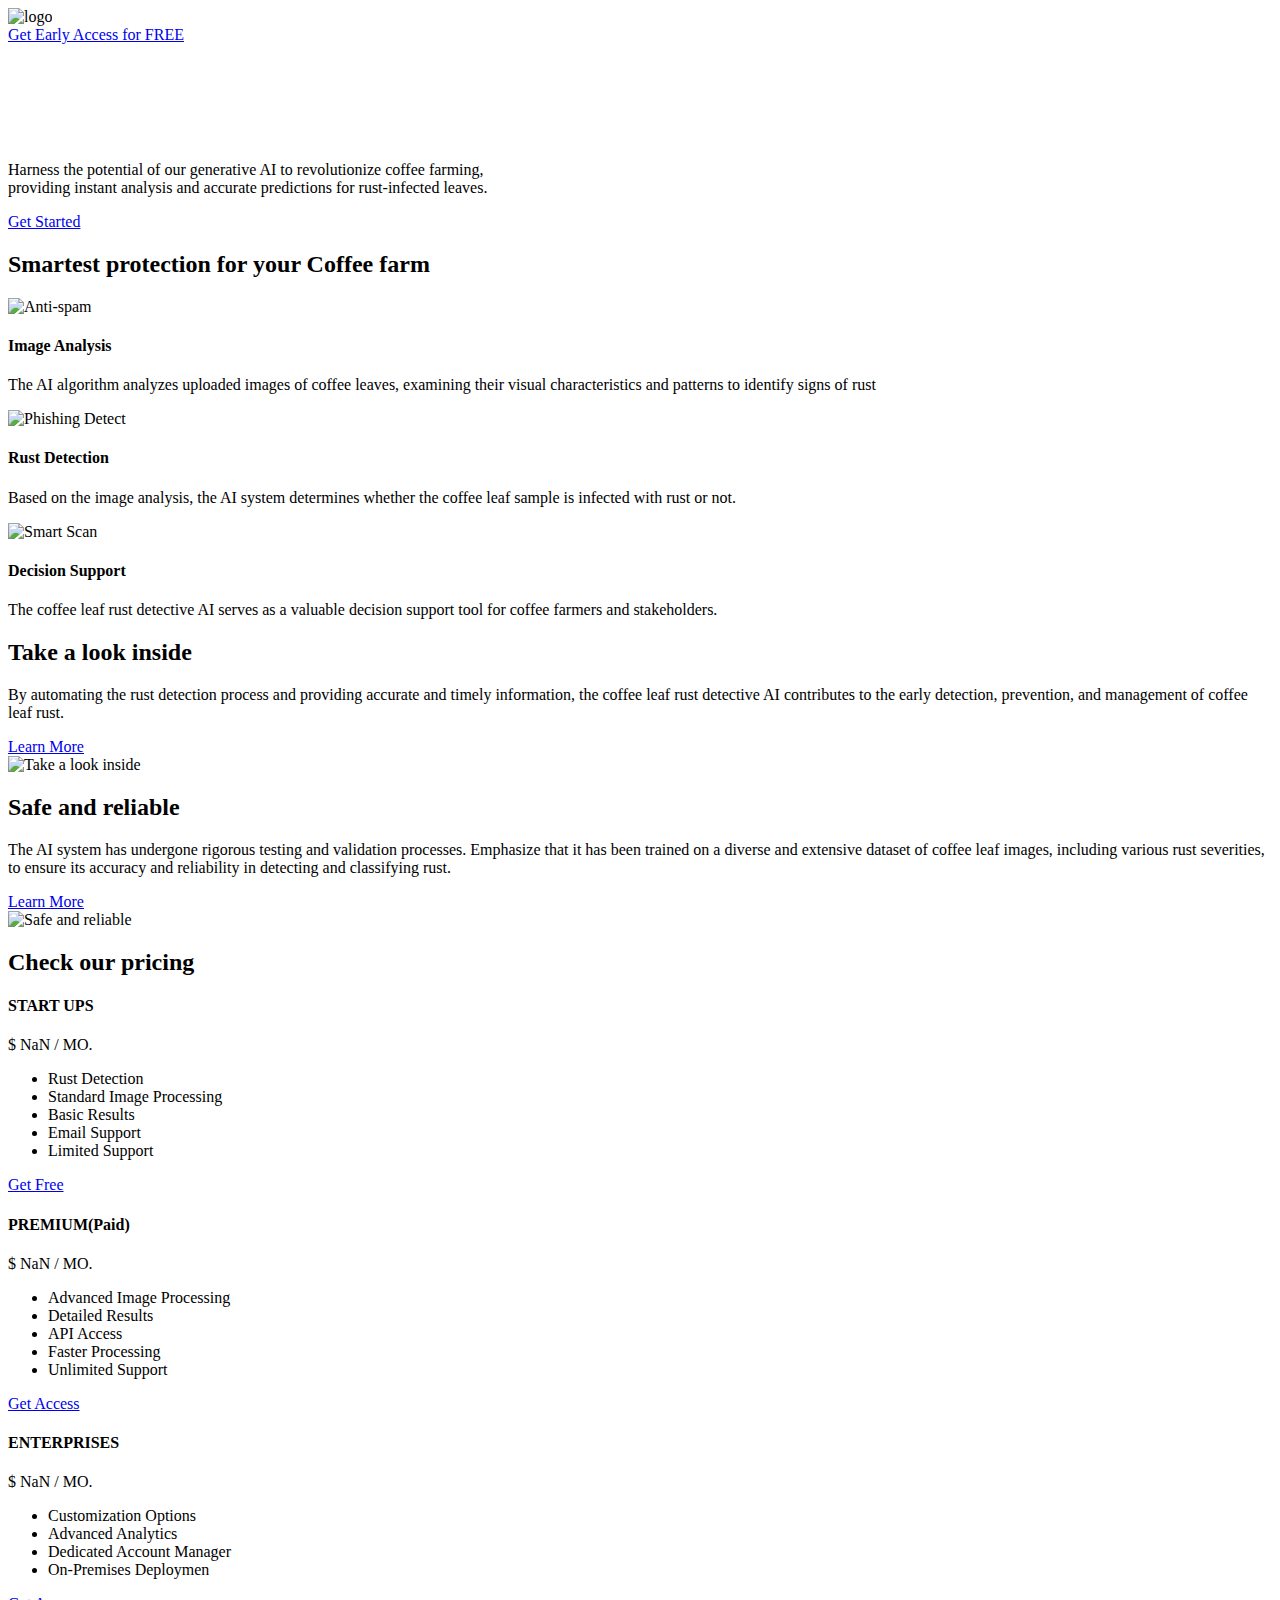
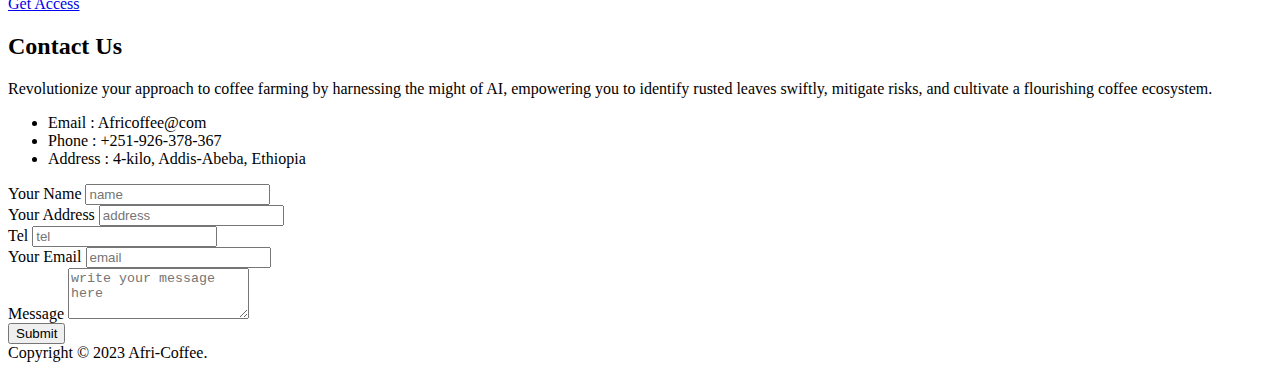
==== index.html @ 4c5d953f "Add files via upload" ====
<!DOCTYPE html>
<html lang="zh-TW">
  <head>
    <meta charset="UTF-8" />
    <meta
      name="viewport"
      content="width=device-width, initial-scale=1, shrink-to-fit=no"
    />
    <title>AFRI-COFFEE</title>
    <meta name="description" content="Free bootstrap template Atlas" />
    <link rel="icon" href="img/favicon.png" sizes="32x32" type="image/png" />
    <!-- custom.css -->
    <link rel="stylesheet" href="css/custom.css" />
    <!-- bootstrap.min.css -->
    <link rel="stylesheet" href="css/bootstrap.min.css" />
    <!-- font-awesome -->
    <link rel="stylesheet" href="font-awesome-4.7.0/css/font-awesome.min.css" />

    <!-- AOS -->
    <link rel="stylesheet" href="css/aos.css" />
  </head>

  <body>
    <!-- banner -->
    <div
      class="jumbotron jumbotron-fluid"
      id="banner"
      style="
        background-image: url(img/photo_2023-09-03_09-27-39.jpg);
        z-index: -4;
      "
    >
      <div class="container text-center text-md-left">
        <header>
          <div class="row justify-content-between">
            <div class="col-2">
              <img src="img/logo.png" alt="logo" />
            </div>
            <div class="col-6 align-self-center text-right">
              <a href="upload-page.html" class="text-white lead"
                >Get Early Access for FREE</a
              >
            </div>
          </div>
        </header>
        <h1
          data-aos="fade"
          data-aos-easing="linear"
          data-aos-duration="1000"
          data-aos-once="true"
          class="display-3 text-white font-weight-bold my-5"
          style="color: white; z-index: 4"
        >
          Empowering Agriculture:
          <br />
          AI vs. Coffee Leaf Rust
        </h1>
        <p
          data-aos="fade"
          data-aos-easing="linear"
          data-aos-duration="1000"
          data-aos-once="true"
          class="lead text-white my-4"
        >
          Harness the potential of our generative AI to revolutionize coffee
          farming,
          <br />
          providing instant analysis and accurate predictions for rust-infected
          leaves.
        </p>
        <a
          href="upload-page.html"
          data-aos="fade"
          data-aos-easing="linear"
          data-aos-duration="1000"
          data-aos-once="true"
          class="btn my-4 font-weight-bold atlas-cta cta-green"
          >Get Started</a
        >
      </div>
    </div>
    <!-- three-blcok -->
    <div class="container my-5 py-2">
      <h2 class="text-center font-weight-bold my-5">
        Smartest protection for your Coffee farm
      </h2>
      <div class="row">
        <div
          data-aos="fade-up"
          data-aos-delay="0"
          data-aos-duration="1000"
          data-aos-once="true"
          class="col-md-4 text-center"
        >
          <img
            src="img/coffee-leaf-rust-1196x800.jpg"
            alt="Anti-spam"
            class="mx-auto"
          />
          <h4>Image Analysis</h4>
          <p>
            The AI algorithm analyzes uploaded images of coffee leaves,
            examining their visual characteristics and patterns to identify
            signs of rust
          </p>
        </div>
        <div
          data-aos="fade-up"
          data-aos-delay="200"
          data-aos-duration="1000"
          data-aos-once="true"
          class="col-md-4 text-center"
        >
          <img
            src="img/plants-10-01257-g010.png"
            alt="Phishing Detect"
            class="mx-auto"
          />
          <h4>Rust Detection</h4>
          <p>
            Based on the image analysis, the AI system determines whether the
            coffee leaf sample is infected with rust or not.
          </p>
        </div>
        <div
          data-aos="fade-up"
          data-aos-delay="400"
          data-aos-duration="1000"
          data-aos-once="true"
          class="col-md-4 text-center"
        >
          <img
            src="img/coffee-worker-checking-leaves-for-any-signs-of-coffee-leaf-rust-fungus-HRRTFN.jpg"
            alt="Smart Scan"
            class="mx-auto"
          />
          <h4>Decision Support</h4>
          <p>
            The coffee leaf rust detective AI serves as a valuable decision
            support tool for coffee farmers and stakeholders.
          </p>
        </div>
      </div>
    </div>
    <!-- feature (skew background) -->
    <div class="jumbotron jumbotron-fluid feature" id="feature-first">
      <div class="container my-5">
        <div class="row justify-content-between text-center text-md-left">
          <div
            data-aos="fade-right"
            data-aos-duration="1000"
            data-aos-once="true"
            class="col-md-6"
          >
            <h2 class="font-weight-bold">Take a look inside</h2>
            <p class="my-4">
              By automating the rust detection process and providing accurate
              and timely information, the coffee leaf rust detective AI
              contributes to the early detection, prevention, and management of
              coffee leaf rust.
            </p>
            <a href="#" class="btn my-4 font-weight-bold atlas-cta cta-blue"
              >Learn More</a
            >
          </div>
          <div
            data-aos="fade-left"
            data-aos-duration="1000"
            data-aos-once="true"
            class="col-md-6 align-self-center"
            id="farmerimg"
          >
            <img
              src="img/istockphoto-518782849-612x612.jpg"
              alt="Take a look inside"
              class="mx-auto d-block"
            />
          </div>
        </div>
      </div>
    </div>
    <!-- feature (green background) -->
    <div class="jumbotron jumbotron-fluid feature" id="feature-last">
      <div class="container">
        <div class="row justify-content-between text-center text-md-left">
          <div
            data-aos="fade-left"
            data-aos-duration="1000"
            data-aos-once="true"
            class="col-md-6 flex-md-last"
          >
            <h2 class="font-weight-bold">Safe and reliable</h2>
            <p class="my-4">
              The AI system has undergone rigorous testing and validation
              processes. Emphasize that it has been trained on a diverse and
              extensive dataset of coffee leaf images, including various rust
              severities, to ensure its accuracy and reliability in detecting
              and classifying rust.
              <br />
            </p>
            <a href="#" class="btn my-4 font-weight-bold atlas-cta cta-blue"
              >Learn More</a
            >
          </div>
          <div
            data-aos="fade-right"
            data-aos-duration="1000"
            data-aos-once="true"
            class="col-md-6 align-self-center flex-md-first"
            id="farmerimg2"
          >
            <img
              src="img/D78BCB5B-A9C5-4049-A91EE4149D222A85_source.webp"
              alt="Safe and reliable"
              class="mx-auto d-block"
            />
          </div>
        </div>
      </div>
    </div>

    <!-- price table -->
    <div class="container my-5 py-2" id="price-table">
      <h2 class="text-center font-weight-bold d-block mb-3">
        Check our pricing
      </h2>
      <div class="row">
        <div
          data-aos="fade-right"
          data-aos-delay="200"
          data-aos-duration="1000"
          data-aos-once="true"
          class="col-md-4 text-center py-4 mt-5"
        >
          <h4 class="my-4">START UPS</h4>
          <p class="font-weight-bold">
            $ <span class="display-2 font-weight-bold">NaN</span> / MO.
          </p>
          <ul class="list-unstyled">
            <li>Rust Detection</li>
            <li>Standard Image Processing</li>
            <li>Basic Results</li>
            <li>Email Support</li>
            <li>Limited Support</li>
          </ul>
          <a href="#" class="btn my-4 font-weight-bold atlas-cta cta-ghost"
            >Get Free</a
          >
        </div>
        <div
          data-aos="fade-up"
          data-aos-duration="1000"
          data-aos-once="true"
          class="col-md-4 text-center py-4 mt-5 rounded"
          id="price-table__premium"
        >
          <h4 class="my-4">PREMIUM(Paid)</h4>
          <p class="font-weight-bold">
            $ <span class="display-2 font-weight-bold">NaN</span> / MO.
          </p>
          <ul class="list-unstyled">
            <li>Advanced Image Processing</li>
            <li>Detailed Results</li>
            <li>API Access</li>
            <li>Faster Processing</li>
            <li>Unlimited Support</li>
          </ul>
          <a href="#" class="btn my-4 font-weight-bold atlas-cta cta-green"
            >Get Access</a
          >
        </div>
        <div
          data-aos="fade-left"
          data-aos-delay="200"
          data-aos-duration="1000"
          data-aos-once="true"
          class="col-md-4 text-center py-4 mt-5"
        >
          <h4 class="my-4">ENTERPRISES</h4>
          <p class="font-weight-bold">
            $ <span class="display-2 font-weight-bold">NaN</span> / MO.
          </p>
          <ul class="list-unstyled">
            <li>Customization Options</li>
            <li>Advanced Analytics</li>
            <li>Dedicated Account Manager</li>
            <li>On-Premises Deploymen</li>
          </ul>
          <a href="#" class="btn my-4 font-weight-bold atlas-cta cta-ghost"
            >Get Access</a
          >
        </div>
      </div>
    </div>
    <!-- client -->
    <!-- <div class="jumbotron jumbotron-fluid">
      <div class="container">
        <div class="row">
          <div class="col-sm-4 col-md-2 py-2 align-self-center">
            <img src="img/client-1.png" class="mx-auto d-block" />
          </div>
          <div class="col-sm-4 col-md-2 py-2 align-self-center">
            <img src="img/client-2.png" class="mx-auto d-block" />
          </div>
          <div class="col-sm-4 col-md-2 py-2 align-self-center">
            <img src="img/client-3.png" class="mx-auto d-block" />
          </div>
          <div class="col-sm-4 col-md-2 py-2 align-self-center">
            <img src="img/client-4.png" class="mx-auto d-block" />
          </div>
          <div class="col-sm-4 col-md-2 py-2 align-self-center">
            <img src="img/client-5.png" class="mx-auto d-block" />
          </div>
          <div class="col-sm-4 col-md-2 py-2 align-self-center">
            <img src="img/client-6.png" class="mx-auto d-block" />
          </div>
        </div>
      </div>
    </div> -->
    <!-- contact -->
    <div
      class="jumbotron jumbotron-fluid"
      id="contact"
      style="background-image: url(img/contact-bk.jpg)"
    >
      <div class="container my-5">
        <div class="row justify-content-between">
          <div class="col-md-6 text-white">
            <h2 class="font-weight-bold">Contact Us</h2>
            <p class="my-4">
              Revolutionize your approach to coffee farming by harnessing the
              might of AI, empowering you to identify rusted leaves swiftly,
              mitigate risks, and cultivate a flourishing coffee ecosystem.
            </p>
            <ul class="list-unstyled">
              <li>Email : Africoffee@com</li>
              <li>Phone : +251-926-378-367</li>
              <li>Address : 4-kilo, Addis-Abeba, Ethiopia</li>
            </ul>
          </div>
          <div class="col-md-6">
            <form>
              <div class="row">
                <div class="form-group col-md-6">
                  <label for="name">Your Name</label>
                  <input
                    type="name"
                    class="form-control"
                    id="name"
                    placeholder="name"
                  />
                </div>
                <div class="form-group col-md-6">
                  <label for="name">Your Address</label>
                  <input
                    type="name"
                    class="form-control"
                    id="name"
                    placeholder="address"
                  />
                </div>
                <div class="form-group col-md-6">
                  <label for="name">Tel</label>
                  <input
                    type="name"
                    class="form-control"
                    id="name"
                    placeholder="tel"
                  />
                </div>
                <div class="form-group col-md-6">
                  <label for="Email">Your Email</label>
                  <input
                    type="email"
                    class="form-control"
                    id="Email"
                    placeholder="email"
                  />
                </div>
              </div>
              <div class="form-group">
                <label for="message">Message</label>
                <textarea
                  class="form-control"
                  id="message"
                  rows="3"
                  placeholder="write your message here "
                ></textarea>
              </div>
              <button
                type="submit"
                class="btn font-weight-bold atlas-cta atlas-cta-wide cta-green my-3"
              >
                Submit
              </button>
            </form>
          </div>
        </div>
      </div>
    </div>

    <!-- copyright -->
    <div class="jumbotron jumbotron-fluid" id="copyright">
      <div class="container">
        <div class="row justify-content-between">
          <div
            class="col-md-6 text-white align-self-center text-center text-md-left my-2"
          >
            Copyright © 2023 Afri-Coffee.
          </div>
          <div
            class="col-md-6 align-self-center text-center text-md-right my-2"
            id="social-media"
          >
            <a href="#" class="d-inline-block text-center ml-2">
              <i class="fa fa-facebook" aria-hidden="true"></i>
            </a>
            <a href="#" class="d-inline-block text-center ml-2">
              <i class="fa fa-twitter" aria-hidden="true"></i>
            </a>
            <a href="#" class="d-inline-block text-center ml-2">
              <i class="fa fa-medium" aria-hidden="true"></i>
            </a>
            <a href="#" class="d-inline-block text-center ml-2">
              <i class="fa fa-linkedin" aria-hidden="true"></i>
            </a>
          </div>
        </div>
      </div>
    </div>

    <!-- AOS -->
    <script src="js/aos.js"></script>
    <script>
      AOS.init({});
    </script>
  </body>
</html>
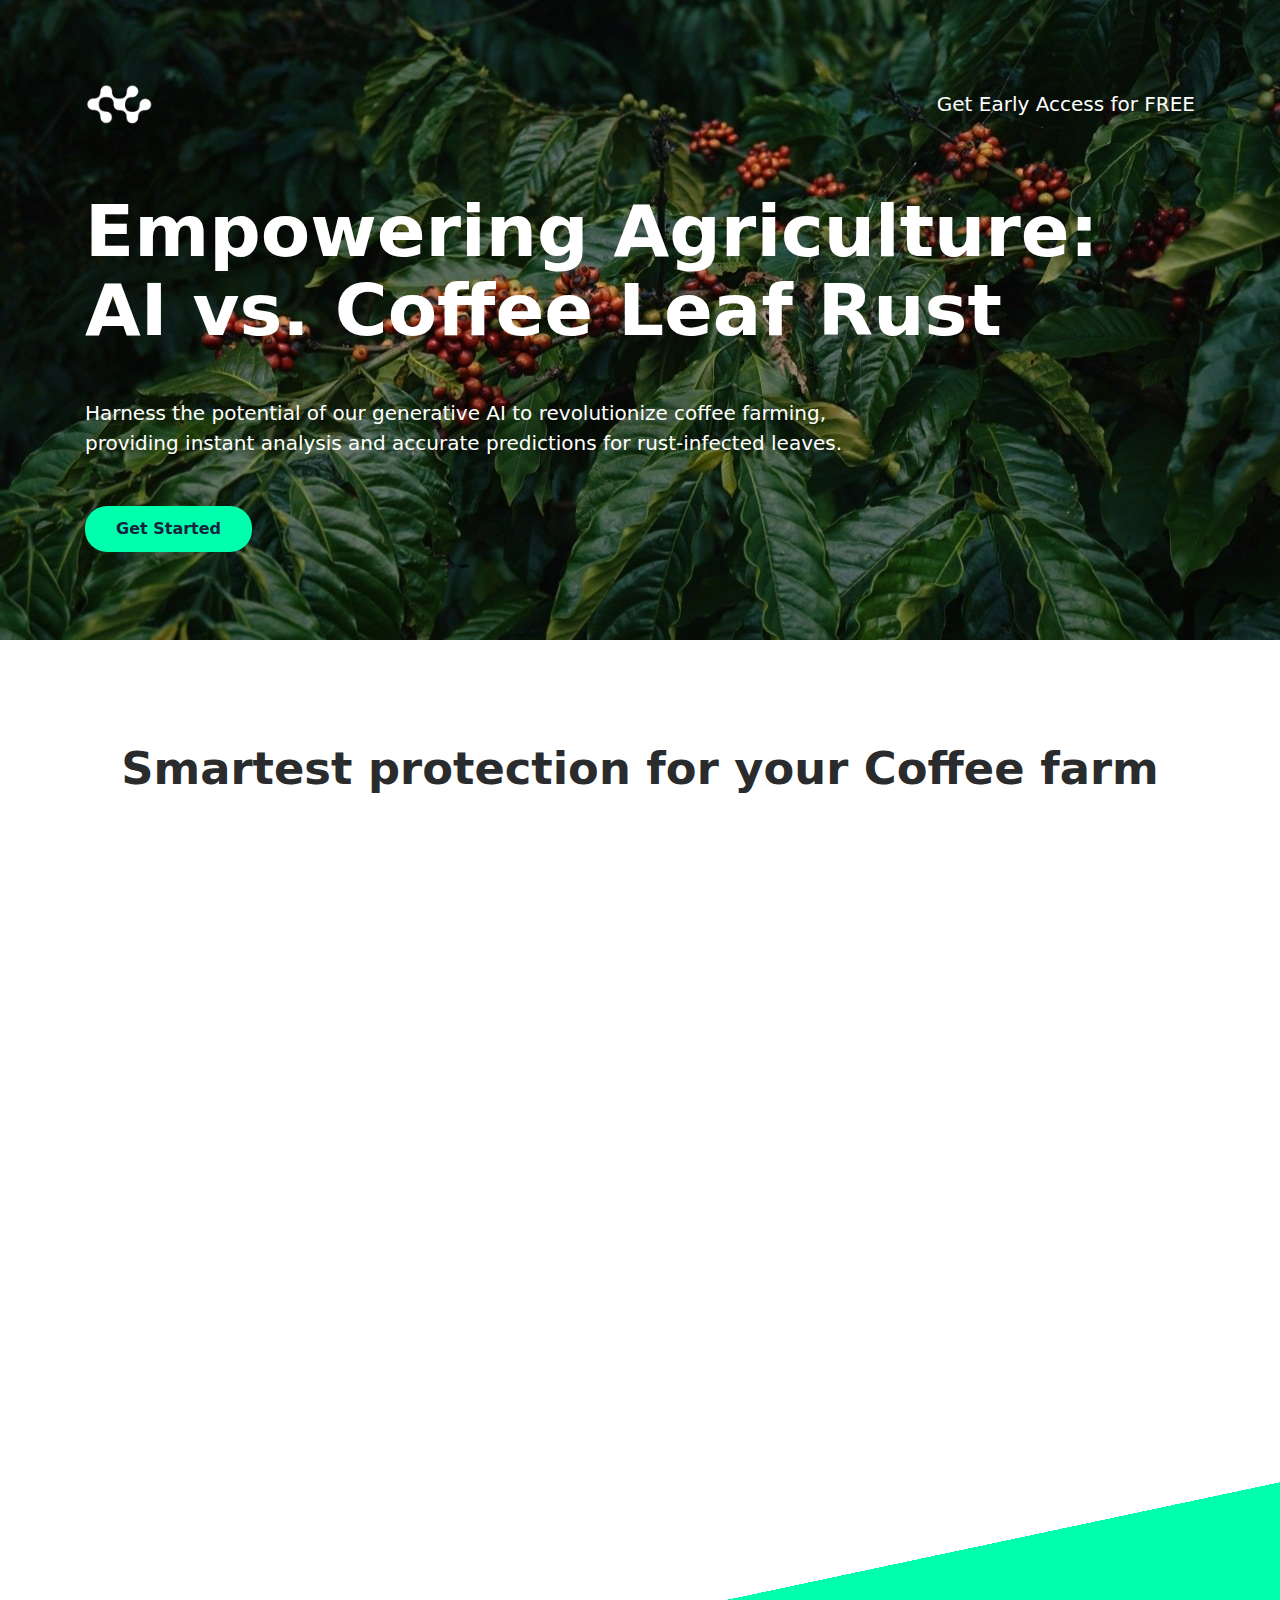
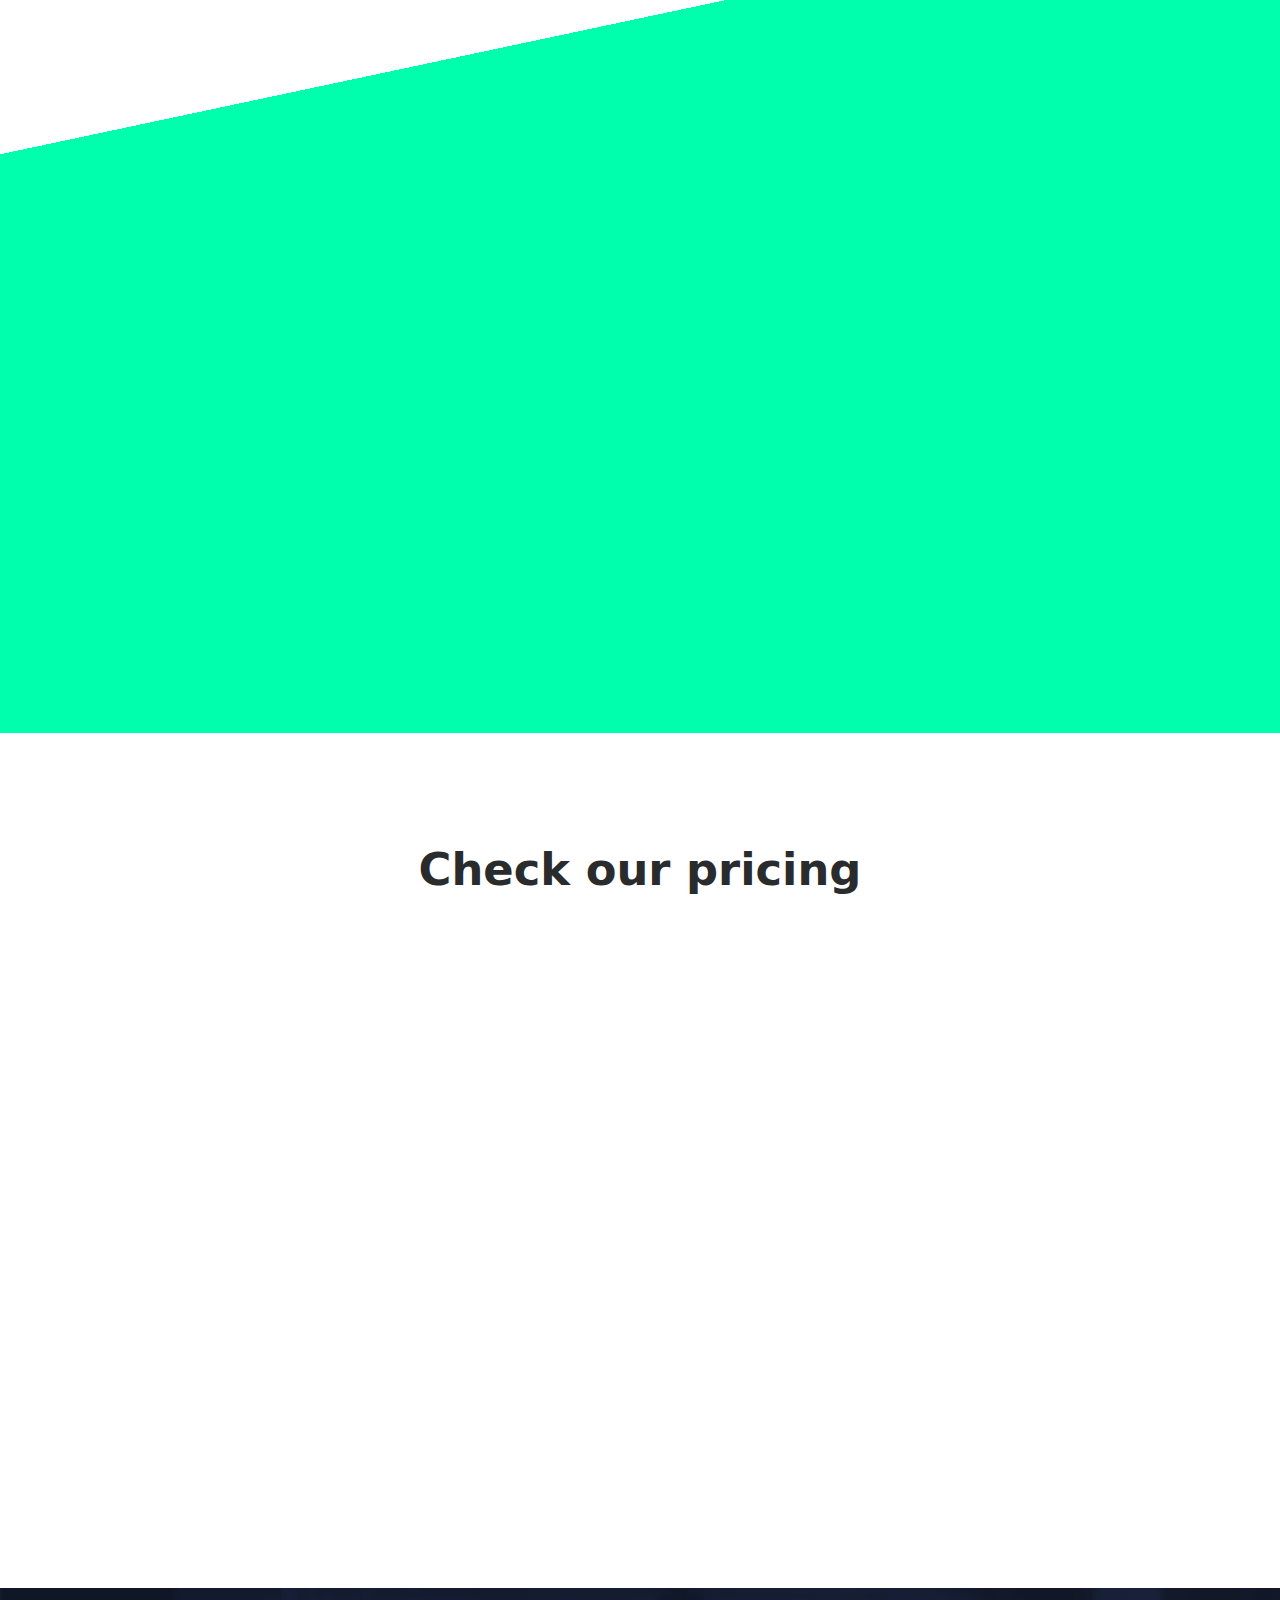
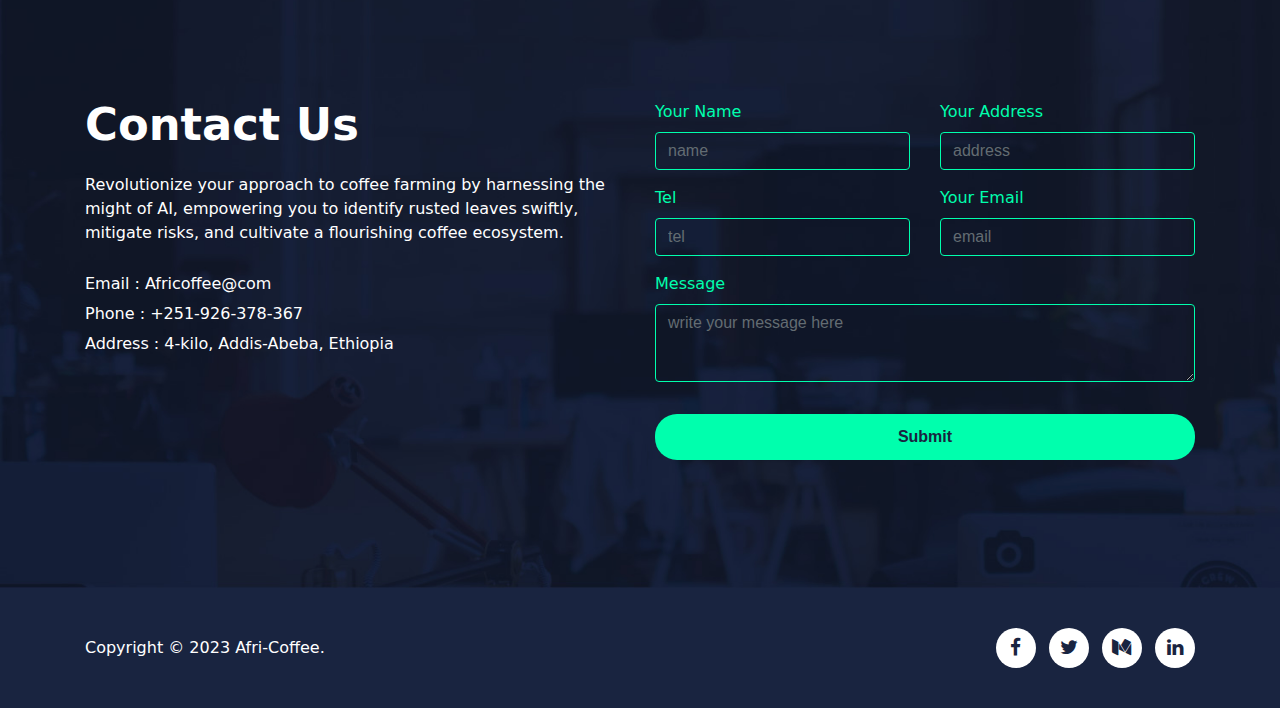
==== commit a6ec7e8c: "Update index.html" ====
--- a/index.html
+++ b/index.html
@@ -114,7 +114,7 @@
           <img
             src="img/plants-10-01257-g010.png"
             alt="Phishing Detect"
-            class="mx-auto"
+            class="mx-auto h-6"
           />
           <h4>Rust Detection</h4>
           <p>
--- a/css/custom.css
+++ b/css/custom.css
@@ -0,0 +1,173 @@
+/********** common setting **********/
+h2 {
+    font-size: 2.8rem !important;
+    font-weight: 700;
+}
+
+img {
+    display: block;
+    max-width: 100%;
+}
+
+a,
+button {
+    cursor: pointer;
+}
+
+.jumbotron {
+    margin-bottom: 0 !important;
+}
+
+.atlas-cta {
+    border-radius: 22px !important;
+    padding: 12px 30px !important;
+    font-weight: 700;
+    transition: .3s ease-in-out !important;
+}
+
+.atlas-cta:hover {
+    text-decoration: none;
+    transform: translateY(-5px);
+}
+
+.atlas-cta-wide {
+    width: 100%;
+}
+
+.cta-green {
+    background: #00FFAD;
+    color: #192440;
+}
+
+.cta-green:hover {
+    color: #ffffff;
+    background: #00e69c;
+}
+
+.cta-blue {
+    background: #192440;
+    color: #ffffff;
+}
+
+.cta-blue:hover {
+    color: #ffffff;
+    background: #121a2e;
+}
+
+.cta-ghost {
+    border: 2px solid #192440 !important;
+    color: #192440;
+}
+
+.cta-ghost:hover {
+    color: #ffffff;
+    background: #121a2e;
+}
+
+#banner {
+    background-size: cover;
+}
+.text-white{
+    color: #ffffff;
+    z-index: 3;
+}
+#farmerimg img{
+    border-radius: 50px;
+    border: 20px solid green;
+}
+#farmerimg2 img {
+    border-radius: 50px;
+    border: 20px solid rgb(1, 19, 1);
+}
+/********** banner **********/
+#banner header {
+    overflow: hidden;
+}
+
+#banner header img {
+    max-width: 80px;
+}
+
+/********** feature (skew background) **********/
+.feature img {
+    width: 100%;
+    max-width: 480px;
+}
+
+#feature-first {
+    background: linear-gradient(168deg, #ffffff 55%, #00FFAD 0);
+}
+
+#feature-last {
+    background: #00FFAD;
+}
+
+/********** price table **********/
+#price-table {
+    padding-top: 4rem !important;
+    padding-bottom: 4rem !important;
+}
+
+#price-table__premium {
+    background: #192440;
+    color: #ffffff;
+}
+
+#price-table ul li {
+    padding: 5px 0;
+}
+
+/********** contact **********/
+#contact {
+    background-size: cover;
+}
+
+#contact ul li {
+    padding: 3px 0;
+}
+
+#contact form {
+    color: #00FFAD;
+}
+
+#contact form input,
+#contact form textarea {
+    background: transparent;
+    border: 1px solid #00FFAD;
+    color: #ffffff;
+}
+
+/********** copyright **********/
+#copyright {
+    background: #192440;
+    padding: 2rem 3rem;
+}
+
+#copyright #social-media a {
+    width: 40px;
+    height: 40px;
+    border-radius: 99%;
+    background: #ffffff;
+    transition: .4s ease;
+}
+
+#copyright #social-media a i {
+    color: #192440;
+    font-size: 1.2rem;
+    line-height: 40px;
+}
+
+#copyright #social-media a:hover {
+    background: #00FFAD;
+}
+
+#copyright #social-media a:hover i {
+    color: #ffffff;
+}
+
+/********** RWD **********/
+@media (max-width: 575px) {
+    #banner h1 {
+        font-size: 3.6rem;
+    }
+}
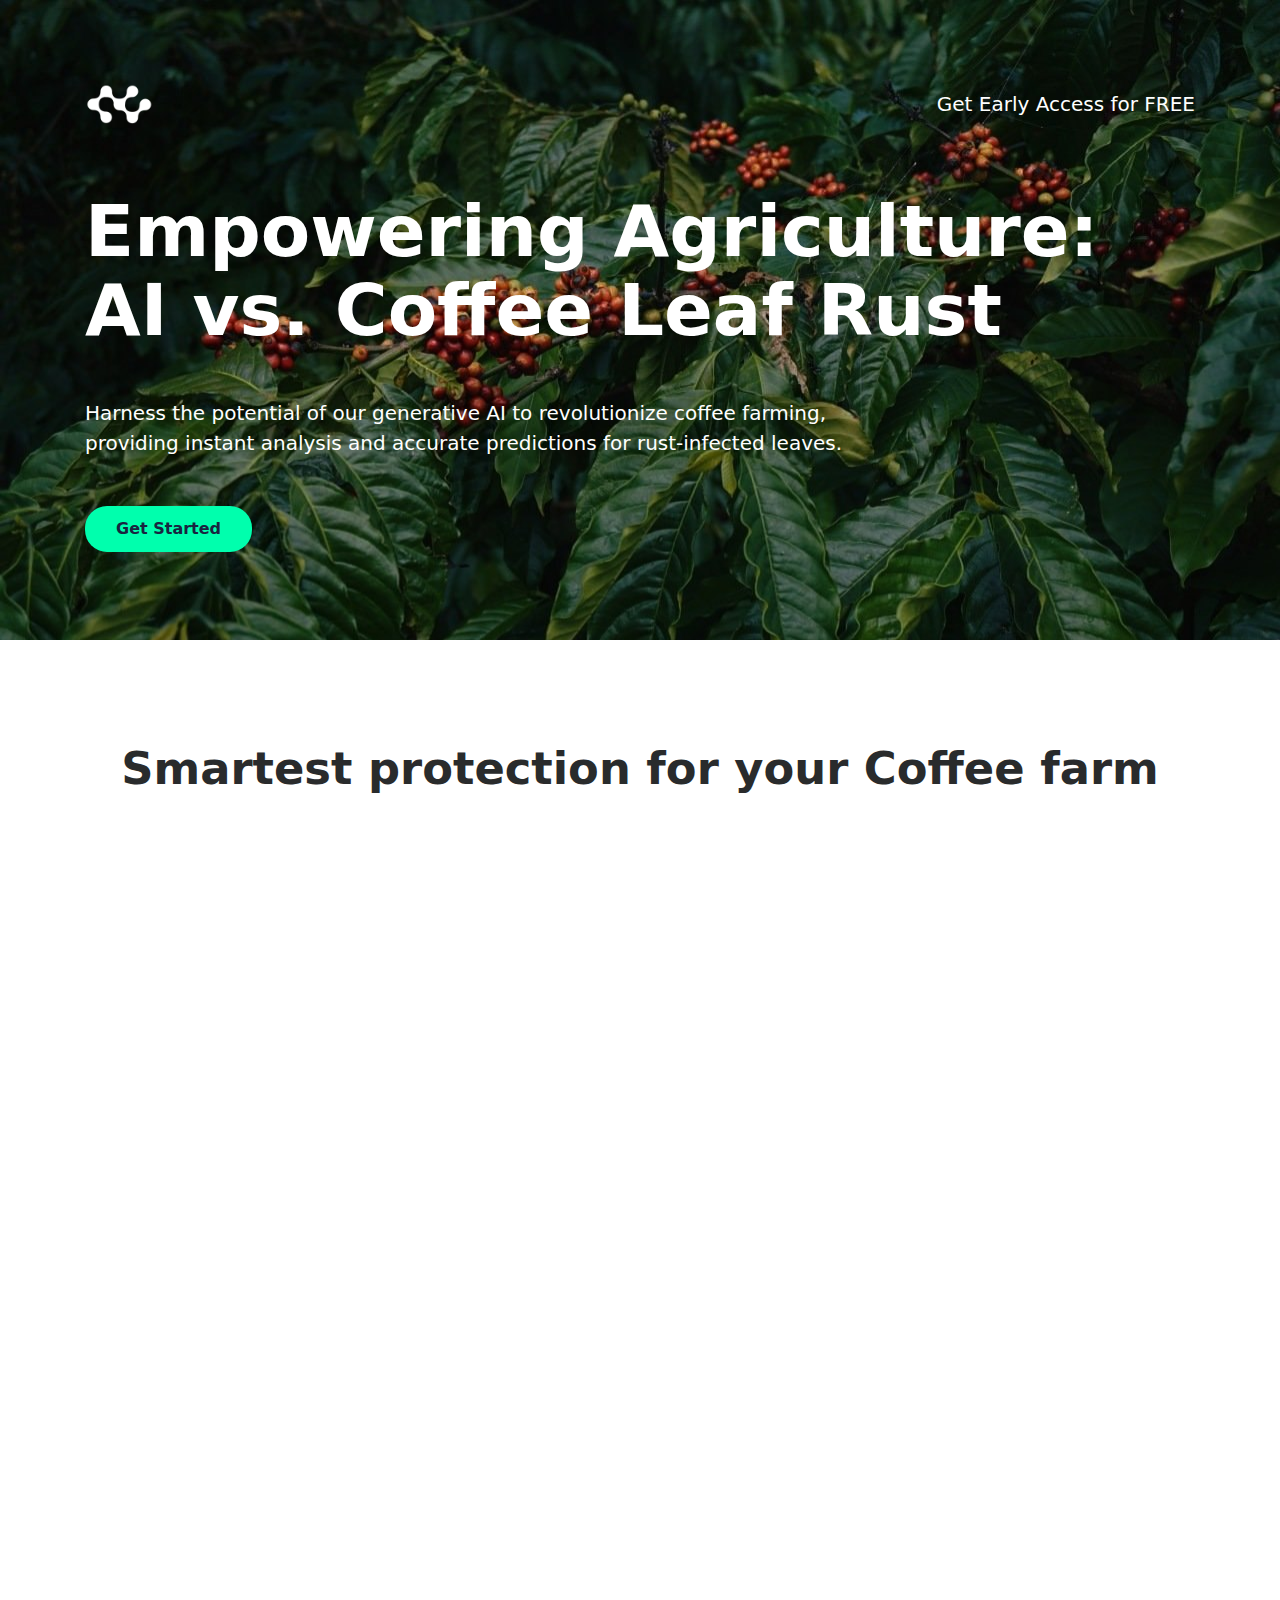
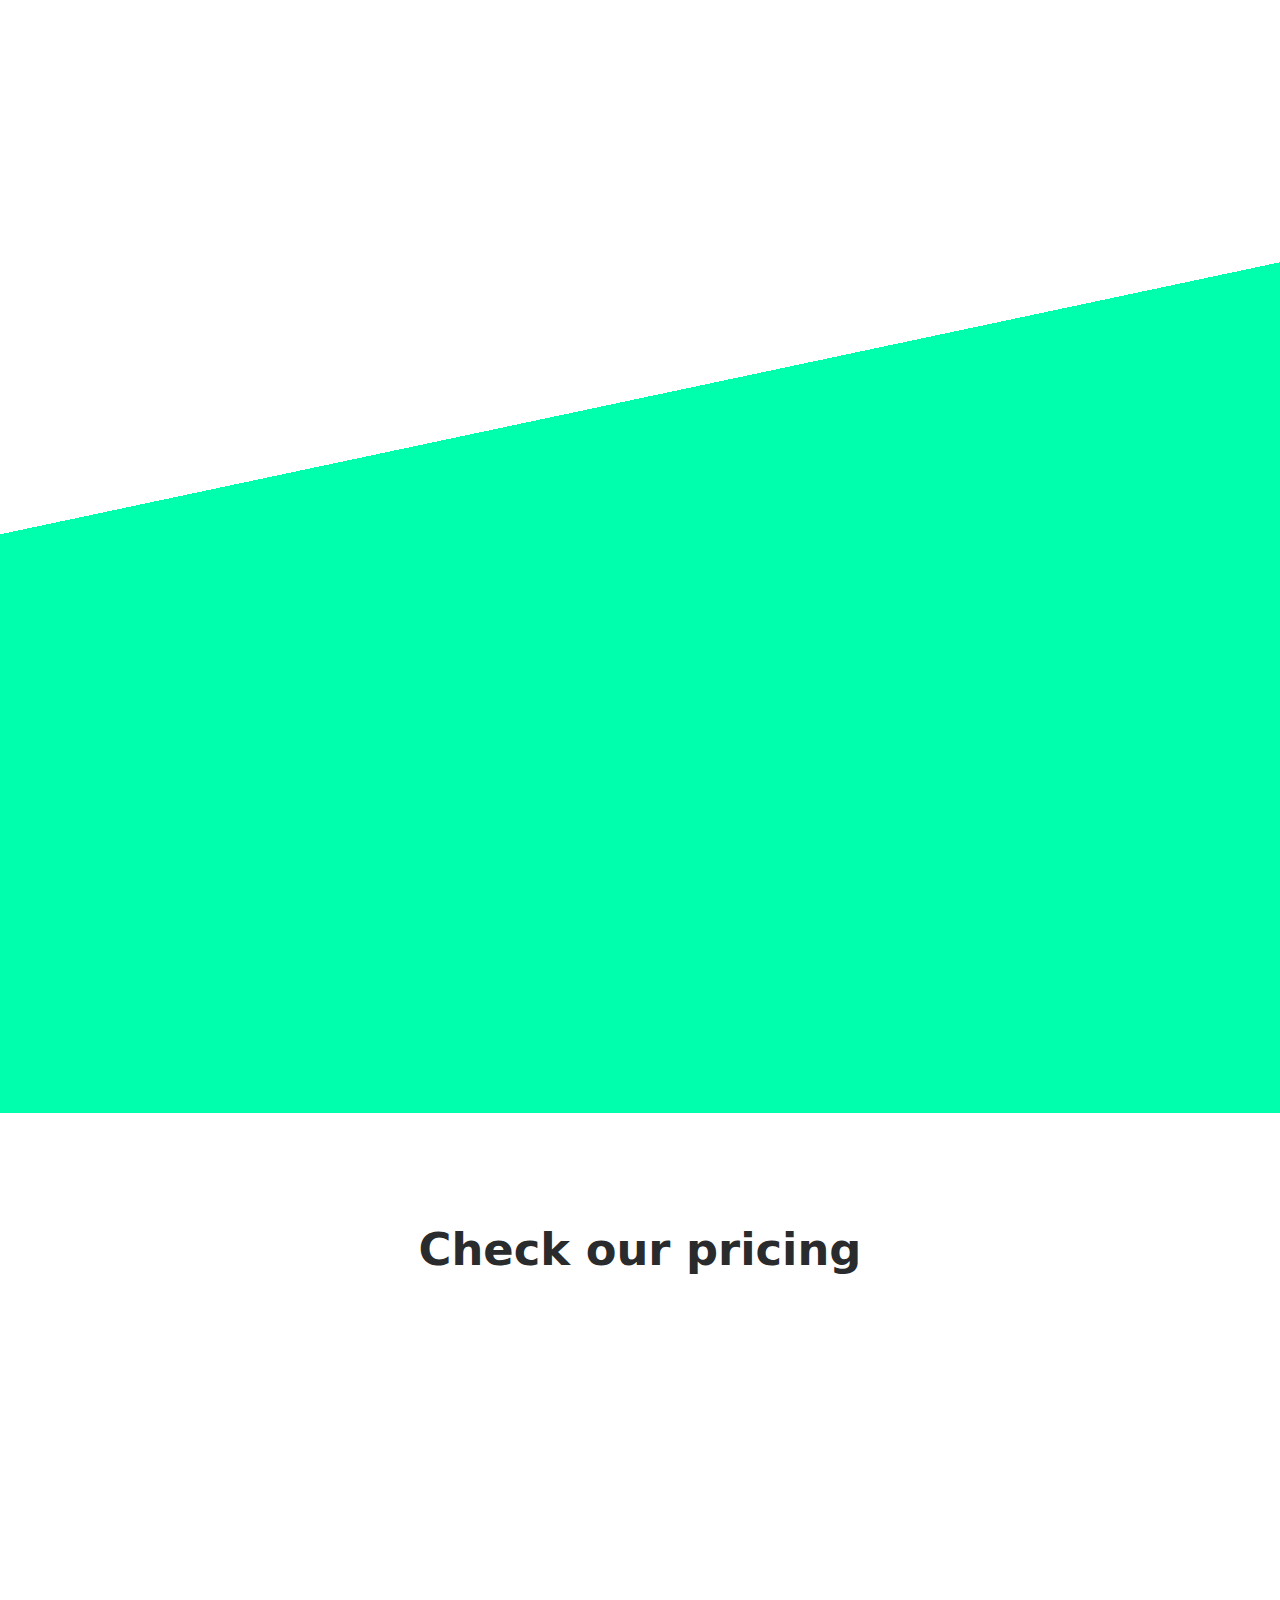
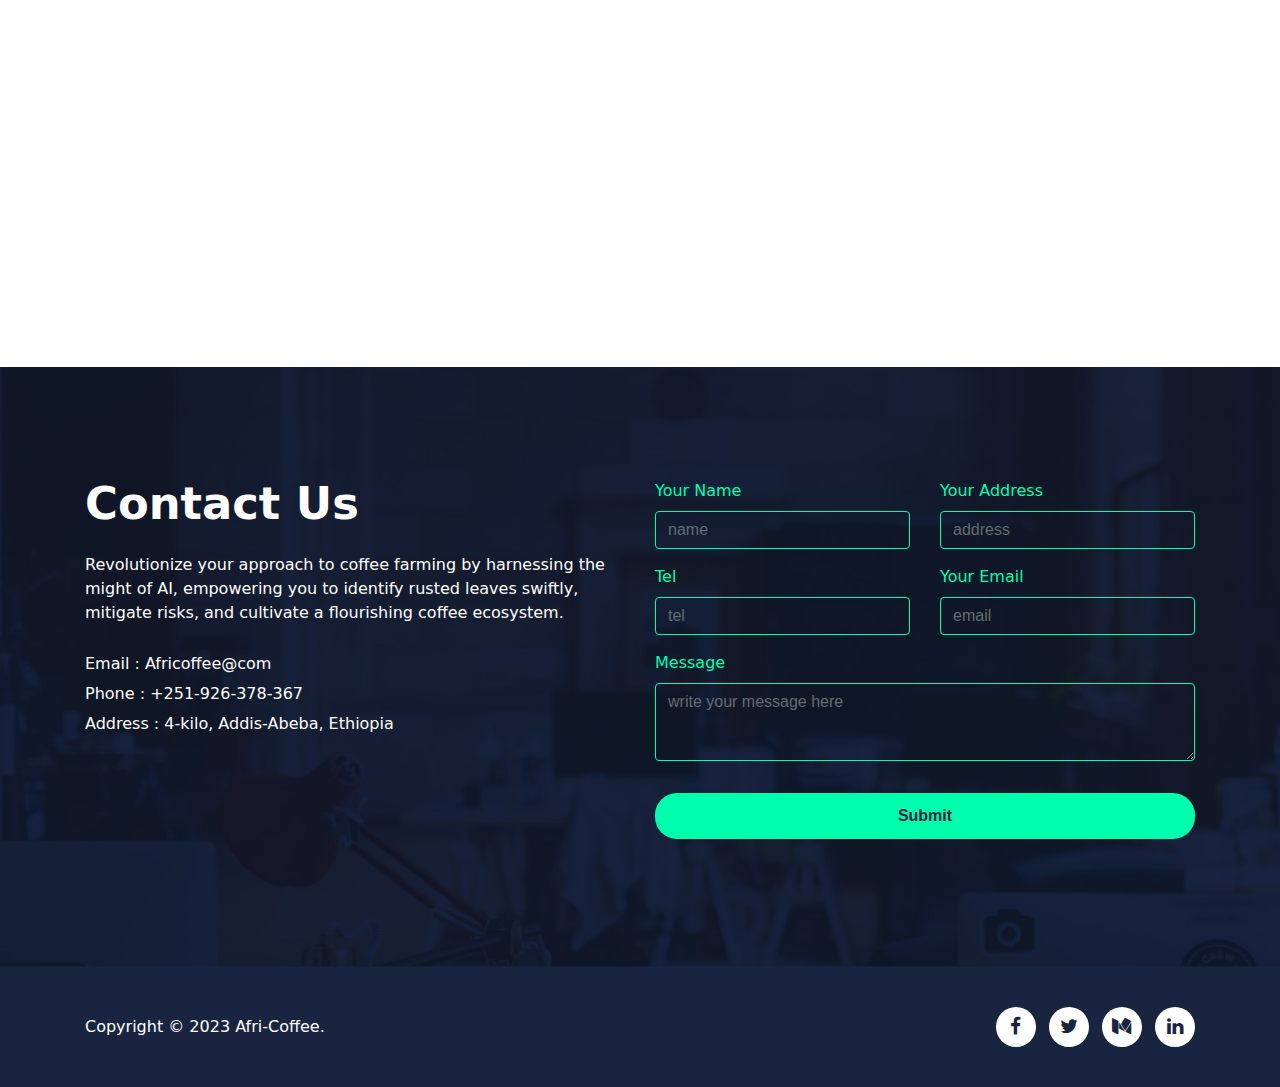
==== commit e14d4800: "Update index.html" ====
--- a/index.html
+++ b/index.html
@@ -15,11 +15,9 @@
     <link rel="stylesheet" href="css/bootstrap.min.css" />
     <!-- font-awesome -->
     <link rel="stylesheet" href="font-awesome-4.7.0/css/font-awesome.min.css" />
-
     <!-- AOS -->
     <link rel="stylesheet" href="css/aos.css" />
   </head>
-
   <body>
     <!-- banner -->
     <div
@@ -84,13 +82,13 @@
       <h2 class="text-center font-weight-bold my-5">
         Smartest protection for your Coffee farm
       </h2>
-      <div class="row">
+      <div class="row feat" style="aspect-ratio: 3/2; object-fit: contain">
         <div
           data-aos="fade-up"
           data-aos-delay="0"
           data-aos-duration="1000"
           data-aos-once="true"
-          class="col-md-4 text-center"
+          class="col-md-4 text-start"
         >
           <img
             src="img/coffee-leaf-rust-1196x800.jpg"
@@ -109,12 +107,12 @@
           data-aos-delay="200"
           data-aos-duration="1000"
           data-aos-once="true"
-          class="col-md-4 text-center"
+          class="col-md-4 text-start rust"
         >
           <img
             src="img/plants-10-01257-g010.png"
             alt="Phishing Detect"
-            class="mx-auto h-6"
+            class="mx-auto"
           />
           <h4>Rust Detection</h4>
           <p>
@@ -127,7 +125,7 @@
           data-aos-delay="400"
           data-aos-duration="1000"
           data-aos-once="true"
-          class="col-md-4 text-center"
+          class="col-md-4 text-start"
         >
           <img
             src="img/coffee-worker-checking-leaves-for-any-signs-of-coffee-leaf-rust-fungus-HRRTFN.jpg"
@@ -234,7 +232,7 @@
         >
           <h4 class="my-4">START UPS</h4>
           <p class="font-weight-bold">
-            $ <span class="display-2 font-weight-bold">NaN</span> / MO.
+            $ <span class="display-2 font-weight-bold">0</span> / MO.
           </p>
           <ul class="list-unstyled">
             <li>Rust Detection</li>
@@ -256,7 +254,7 @@
         >
           <h4 class="my-4">PREMIUM(Paid)</h4>
           <p class="font-weight-bold">
-            $ <span class="display-2 font-weight-bold">NaN</span> / MO.
+            $ <span class="display-2 font-weight-bold">1.2</span> / MO.
           </p>
           <ul class="list-unstyled">
             <li>Advanced Image Processing</li>
@@ -278,7 +276,7 @@
         >
           <h4 class="my-4">ENTERPRISES</h4>
           <p class="font-weight-bold">
-            $ <span class="display-2 font-weight-bold">NaN</span> / MO.
+            $ <span class="display-2 font-weight-bold">3.0</span> / MO.
           </p>
           <ul class="list-unstyled">
             <li>Customization Options</li>
